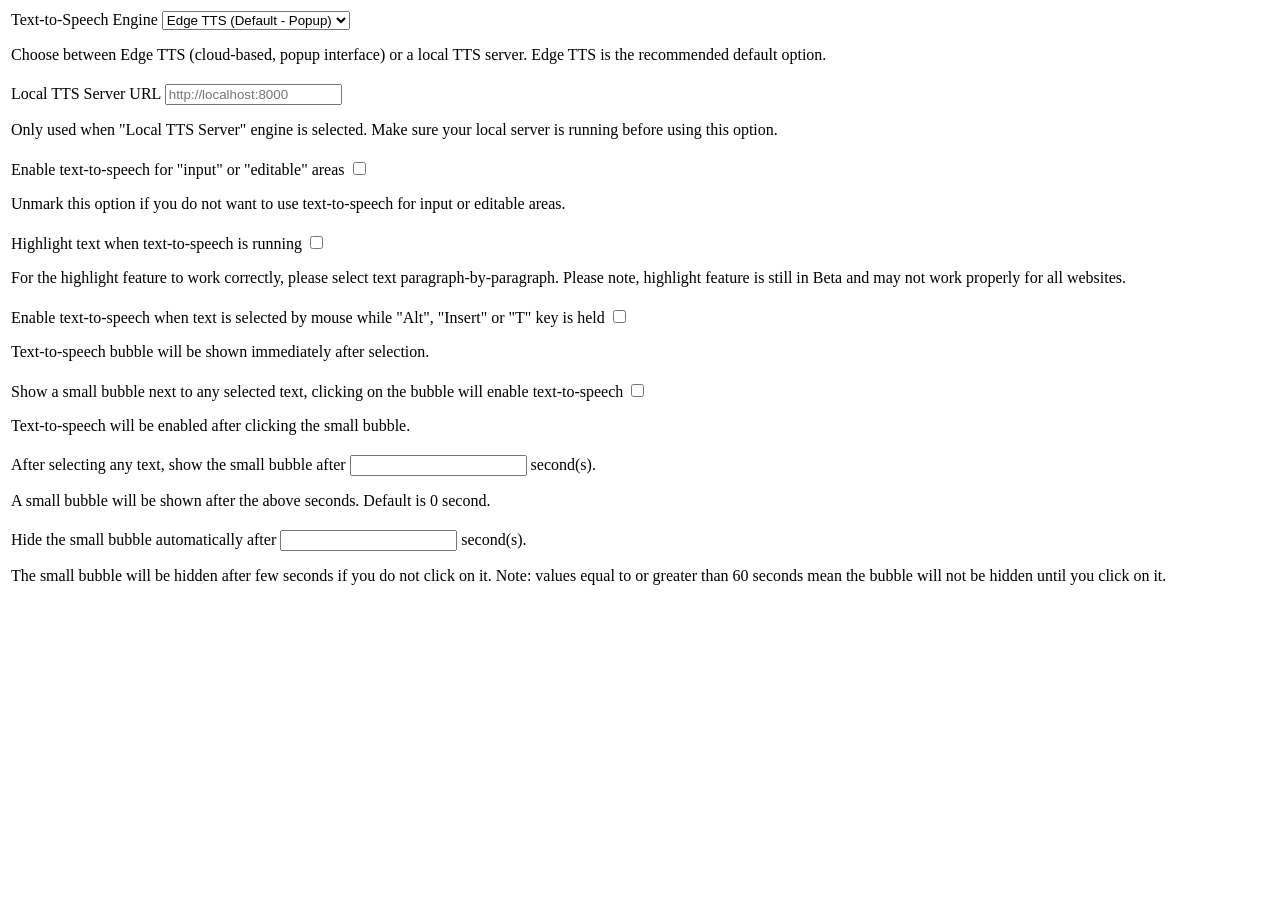
==== data/options/options.html @ 4e0ffab4 "Add TTS engine selection to options" ====
<!DOCTYPE html>
<html>
  <head>
    <meta charset="utf-8">
    <title>Options - Text to Speech (TTS)</title>
    <link type="text/css" rel="stylesheet" href="options.css">
  </head>
  <body>
    <div class="logo"></div>
    <div class="container">
      <table>
        <tr>
          <td>
            <label>
              <span>Text-to-Speech Engine</span>
              <select data-pref="settings.ttsEngine">
                <option value="edgetts">Edge TTS (Default - Popup)</option>
                <option value="localtts">Local TTS Server</option>
              </select>
            </label>
            <p class="note">Choose between Edge TTS (cloud-based, popup interface) or a local TTS server. Edge TTS is the recommended default option.</p>
          </td>
        </tr>
        <tr>
          <td>
            <label>
              <span>Local TTS Server URL</span>
              <input data-pref="settings.localServerUrl" type="text" placeholder="http://localhost:8000">
            </label>
            <p class="note">Only used when "Local TTS Server" engine is selected. Make sure your local server is running before using this option.</p>
          </td>
        </tr>
        <tr>
          <td>
            <label>
              <span>Enable text-to-speech for "input" or "editable" areas</span>
              <input data-pref="settings.enableInputArea" type="checkbox">
            </label>
            <p class="note">Unmark this option if you do not want to use text-to-speech for input or editable areas.</p>
          </td>
        </tr>
        <tr>
          <td>
            <label>
              <span>Highlight text when text-to-speech is running</span>
              <input data-pref="settings.showHighlight" type="checkbox">
            </label>
            <p class="note">For the highlight feature to work correctly, please select text paragraph-by-paragraph. Please note, highlight feature is still in Beta and may not work properly for all websites.</p>
          </td>
        </tr>
        <tr>
          <td>
            <label>
              <span>Enable text-to-speech when text is selected by mouse while "Alt", "Insert" or "T" key is held</span>
              <input data-pref="settings.selection" type="checkbox">
            </label>
            <p class="note">Text-to-speech bubble will be shown immediately after selection.</p>
          </td>
        </tr>
        <tr>
          <td>
            <label>
              <span>Show a small bubble next to any selected text, clicking on the bubble will enable text-to-speech</span>
              <input data-pref="settings.isBubbleIcon" type="checkbox">
            </label>
            <p class="note">Text-to-speech will be enabled after clicking the small bubble.</p>
          </td>
        </tr>
        <tr>
          <td>
            <label>
              <span>After selecting any text, show the small bubble after</span>
              <input data-pref="settings.placeholderIconShow" type="number">
              <span> second(s).</span>
            </label>
            <p class="note">A small bubble will be shown after the above seconds. Default is 0 second.</p>
          </td>
        </tr>
        <tr>
          <td>
            <label>
              <span>Hide the small bubble automatically after</span>
              <input data-pref="settings.placeholderIconTime" type="number">
              <span> second(s).</span>
            </label>
            <p class="note">The small bubble will be hidden after few seconds if you do not click on it. Note: values equal to or greater than 60 seconds mean the bubble will not be hidden until you click on it.</p>
          </td>
        </tr>
      </table>
    </div>
    <script type="text/javascript" src="options.js"></script>
  </body>
</html>
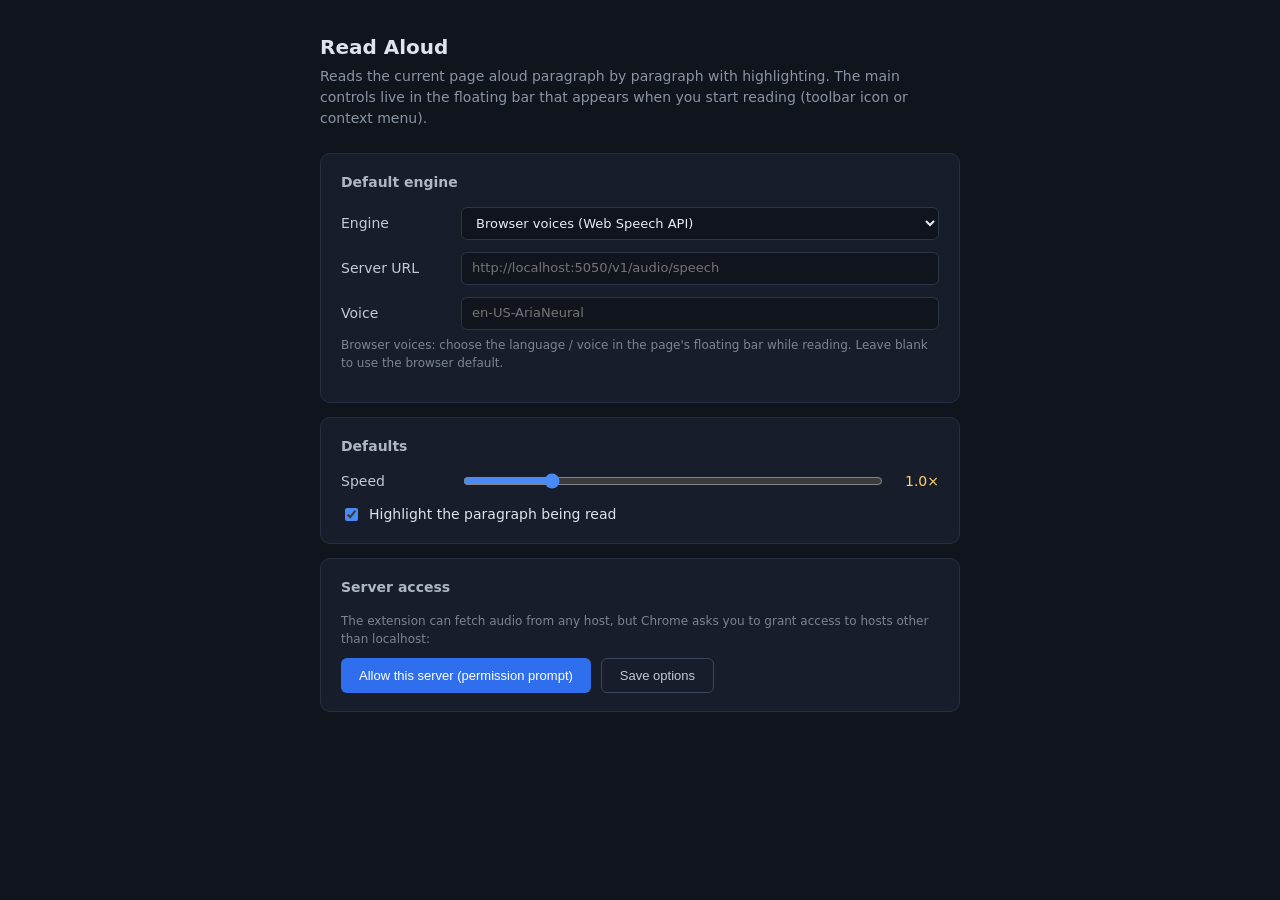
==== commit 3e121211: "Full job done" ====
--- a/data/options/options.html
+++ b/data/options/options.html
@@ -1,93 +1,125 @@
 <!DOCTYPE html>
-<html>
+<html lang="en">
   <head>
     <meta charset="utf-8">
-    <title>Options - Text to Speech (TTS)</title>
-    <link type="text/css" rel="stylesheet" href="options.css">
+    <title>Read Aloud — Options</title>
+    <style>
+      :root {
+        color-scheme: dark;
+      }
+      * { box-sizing: border-box; }
+      body {
+        font: 14px/1.5 system-ui, -apple-system, "Segoe UI", Roboto, sans-serif;
+        background: #10141d;
+        color: #dfe4ec;
+        margin: 0;
+        padding: 32px 20px;
+        display: flex;
+        justify-content: center;
+      }
+      .wrap { width: 640px; max-width: 100%; }
+      h1 { font-size: 20px; margin: 0 0 4px; }
+      p.sub { color: #8b94a5; margin: 0 0 24px; }
+      .card {
+        background: #171d2a;
+        border: 1px solid #262f40;
+        border-radius: 10px;
+        padding: 18px 20px;
+        margin-bottom: 14px;
+      }
+      .card h2 { font-size: 14px; margin: 0 0 14px; color: #aeb7c6; font-weight: 600; }
+      .row { display: flex; align-items: center; gap: 10px; margin-bottom: 12px; }
+      .row:last-child { margin-bottom: 0; }
+      label.lbl { flex: 0 0 110px; color: #c3cad6; }
+      input[type="text"], select {
+        flex: 1;
+        min-width: 0;
+        background: #10141d;
+        border: 1px solid #2c3648;
+        color: #e8ecf2;
+        border-radius: 6px;
+        padding: 7px 10px;
+        font: 13px/1.3 system-ui, sans-serif;
+      }
+      input[type="text"]:focus, select:focus { outline: none; border-color: #4a8af4; }
+      input[type="range"] { flex: 1; accent-color: #4a8af4; }
+      .speed { flex: 0 0 44px; text-align: right; color: #ffd166; font-variant-numeric: tabular-nums; }
+      .check { display: flex; align-items: center; gap: 8px; color: #dfe4ec; }
+      .check input { accent-color: #4a8af4; }
+      .hint { font-size: 12px; color: #7c8595; margin-top: 6px; }
+      .actions { display: flex; gap: 10px; margin-top: 6px; }
+      button {
+        background: #2f6fed;
+        color: #fff;
+        border: none;
+        border-radius: 6px;
+        padding: 9px 18px;
+        font-size: 13px;
+        cursor: pointer;
+      }
+      button:hover { background: #4683f0; }
+      button.ghost { background: transparent; border: 1px solid #3a465c; color: #c3cad6; }
+      button.ghost:hover { background: #1c2331; }
+      #status { margin-left: auto; align-self: center; color: #7ee2a0; font-size: 13px; min-height: 18px; }
+      #status.err { color: #ff8a80; }
+    </style>
   </head>
   <body>
-    <div class="logo"></div>
-    <div class="container">
-      <table>
-        <tr>
-          <td>
-            <label>
-              <span>Text-to-Speech Engine</span>
-              <select data-pref="settings.ttsEngine">
-                <option value="edgetts">Edge TTS (Default - Popup)</option>
-                <option value="localtts">Local TTS Server</option>
-              </select>
-            </label>
-            <p class="note">Choose between Edge TTS (cloud-based, popup interface) or a local TTS server. Edge TTS is the recommended default option.</p>
-          </td>
-        </tr>
-        <tr>
-          <td>
-            <label>
-              <span>Local TTS Server URL</span>
-              <input data-pref="settings.localServerUrl" type="text" placeholder="http://localhost:8000">
-            </label>
-            <p class="note">Only used when "Local TTS Server" engine is selected. Make sure your local server is running before using this option.</p>
-          </td>
-        </tr>
-        <tr>
-          <td>
-            <label>
-              <span>Enable text-to-speech for "input" or "editable" areas</span>
-              <input data-pref="settings.enableInputArea" type="checkbox">
-            </label>
-            <p class="note">Unmark this option if you do not want to use text-to-speech for input or editable areas.</p>
-          </td>
-        </tr>
-        <tr>
-          <td>
-            <label>
-              <span>Highlight text when text-to-speech is running</span>
-              <input data-pref="settings.showHighlight" type="checkbox">
-            </label>
-            <p class="note">For the highlight feature to work correctly, please select text paragraph-by-paragraph. Please note, highlight feature is still in Beta and may not work properly for all websites.</p>
-          </td>
-        </tr>
-        <tr>
-          <td>
-            <label>
-              <span>Enable text-to-speech when text is selected by mouse while "Alt", "Insert" or "T" key is held</span>
-              <input data-pref="settings.selection" type="checkbox">
-            </label>
-            <p class="note">Text-to-speech bubble will be shown immediately after selection.</p>
-          </td>
-        </tr>
-        <tr>
-          <td>
-            <label>
-              <span>Show a small bubble next to any selected text, clicking on the bubble will enable text-to-speech</span>
-              <input data-pref="settings.isBubbleIcon" type="checkbox">
-            </label>
-            <p class="note">Text-to-speech will be enabled after clicking the small bubble.</p>
-          </td>
-        </tr>
-        <tr>
-          <td>
-            <label>
-              <span>After selecting any text, show the small bubble after</span>
-              <input data-pref="settings.placeholderIconShow" type="number">
-              <span> second(s).</span>
-            </label>
-            <p class="note">A small bubble will be shown after the above seconds. Default is 0 second.</p>
-          </td>
-        </tr>
-        <tr>
-          <td>
-            <label>
-              <span>Hide the small bubble automatically after</span>
-              <input data-pref="settings.placeholderIconTime" type="number">
-              <span> second(s).</span>
-            </label>
-            <p class="note">The small bubble will be hidden after few seconds if you do not click on it. Note: values equal to or greater than 60 seconds mean the bubble will not be hidden until you click on it.</p>
-          </td>
-        </tr>
-      </table>
+    <div class="wrap">
+      <h1>Read Aloud</h1>
+      <p class="sub">Reads the current page aloud paragraph by paragraph with highlighting. The main controls live in the floating bar that appears when you start reading (toolbar icon or context menu).</p>
+
+      <div class="card">
+        <h2>Default engine</h2>
+        <div class="row">
+          <label class="lbl" for="engine">Engine</label>
+          <select id="engine">
+            <option value="web" selected>Browser voices (Web Speech API)</option>
+            <option value="edge">Edge TTS server</option>
+          </select>
+        </div>
+        <div id="edge-fields">
+          <div class="row">
+            <label class="lbl" for="serverUrl">Server URL</label>
+            <input type="text" id="serverUrl" spellcheck="false" placeholder="http://localhost:5050/v1/audio/speech">
+          </div>
+          <div class="row">
+            <label class="lbl" for="voice">Voice</label>
+            <input type="text" id="voice" list="edge-voices" spellcheck="false" placeholder="en-US-AriaNeural">
+            <datalist id="edge-voices"></datalist>
+          </div>
+        </div>
+        <div id="web-fields" class="row" hidden>
+          <span class="hint">Browser voices: choose the language / voice in the page's floating bar while reading. Leave blank to use the browser default.</span>
+        </div>
+        <div class="hint" id="edge-hint" hidden>The Edge TTS server must expose an OpenAI-compatible <code>/v1/audio/speech</code> endpoint. Add the host to <em>Allow this server</em> below when it is not on localhost.</div>
+      </div>
+
+      <div class="card">
+        <h2>Defaults</h2>
+        <div class="row">
+          <label class="lbl" for="speed">Speed</label>
+          <input type="range" id="speed" min="0.5" max="3" step="0.1" value="1">
+          <span class="speed" id="speedValue">1.0×</span>
+        </div>
+        <div class="row">
+          <label class="check" style="flex: none;">
+            <input type="checkbox" id="highlight" checked> Highlight the paragraph being read
+          </label>
+        </div>
+      </div>
+
+      <div class="card">
+        <h2>Server access</h2>
+        <p class="hint" style="margin-bottom:10px;">The extension can fetch audio from any host, but Chrome asks you to grant access to hosts other than localhost:</p>
+        <div class="actions">
+          <button id="grant">Allow this server (permission prompt)</button>
+          <button class="ghost" id="save">Save options</button>
+          <span id="status"></span>
+        </div>
+      </div>
     </div>
-    <script type="text/javascript" src="options.js"></script>
+
+    <script src="options.js"></script>
   </body>
 </html>
